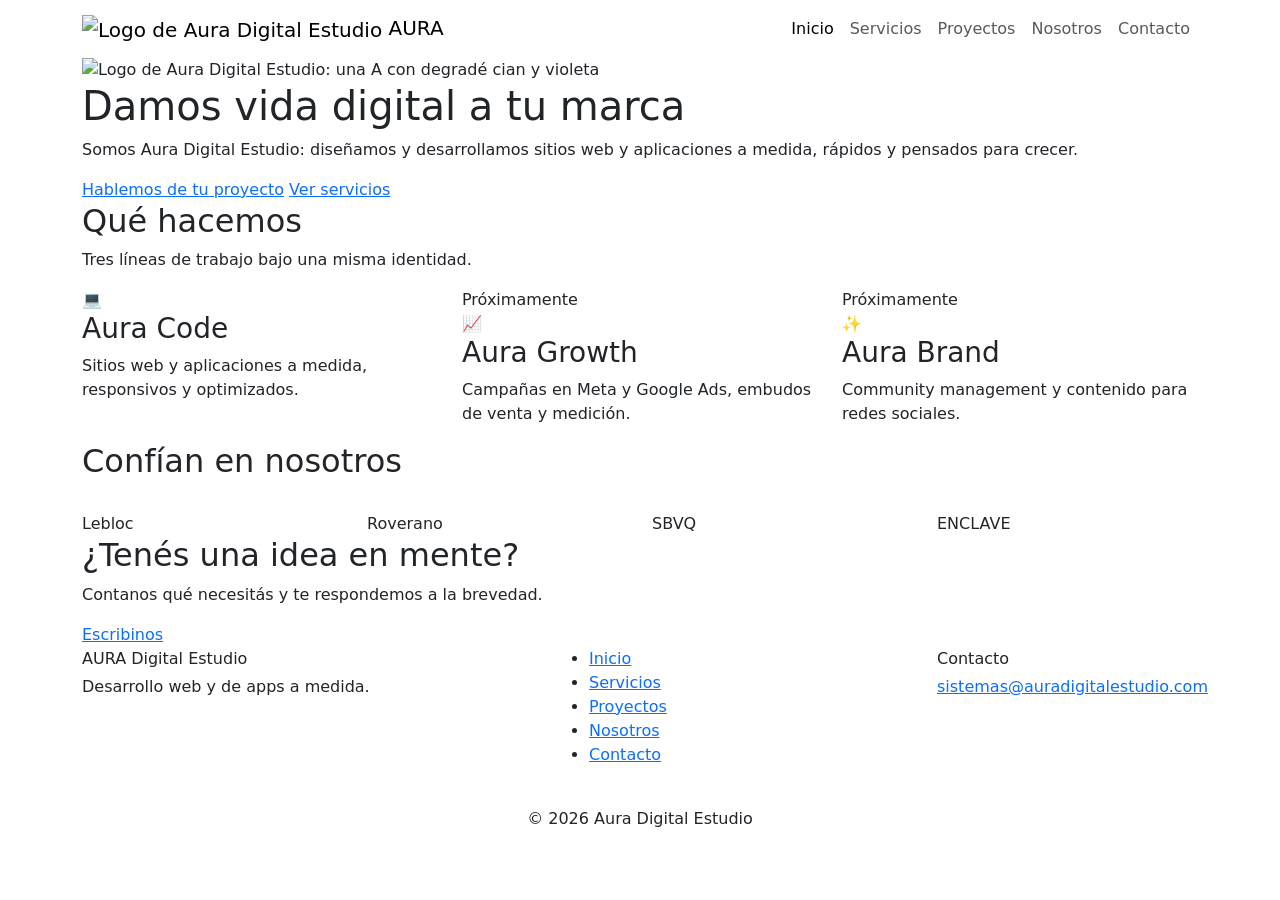
==== index.html @ eecd5e2a "Agrega 5 páginas HTML semánticas con navbar Bootstrap, AOS y README" ====
<!DOCTYPE html>
<html lang="es">
<head>
  <meta charset="UTF-8">
  <meta name="viewport" content="width=device-width, initial-scale=1.0">
  <title>Aura Digital Estudio | Desarrollo web y apps a medida</title>
  <meta name="description" content="Aura Digital Estudio: estudio digital boutique de desarrollo web y aplicaciones a medida.">
  <meta name="keywords" content="desarrollo web, aplicaciones, estudio digital, diseño web, Aura Digital Estudio">
  <link rel="icon" href="assets/img/logo-aura.svg" type="image/svg+xml">
  <link rel="preconnect" href="https://fonts.googleapis.com">
  <link href="https://fonts.googleapis.com/css2?family=Poppins:wght@400;500;600;700&display=swap" rel="stylesheet">
  <link href="https://cdn.jsdelivr.net/npm/bootstrap@5.3.3/dist/css/bootstrap.min.css" rel="stylesheet">
  <link href="https://unpkg.com/aos@2.3.4/dist/aos.css" rel="stylesheet">
  <link rel="stylesheet" href="styles/main.css">
</head>
<body>
  <header>
    <nav class="navbar navbar-expand-lg navbar-aura sticky-top" aria-label="Navegación principal">
      <div class="container">
        <a class="navbar-brand" href="index.html">
          <img src="assets/img/logo-aura.svg" alt="Logo de Aura Digital Estudio">
          <span>AURA</span>
        </a>
        <button class="navbar-toggler" type="button" data-bs-toggle="collapse" data-bs-target="#navAura" aria-controls="navAura" aria-expanded="false" aria-label="Abrir menú">
          <span class="navbar-toggler-icon"></span>
        </button>
        <div class="collapse navbar-collapse" id="navAura">
          <ul class="navbar-nav ms-auto">
          <li class="nav-item"><a class="nav-link active" aria-current="page" href="index.html">Inicio</a></li>
          <li class="nav-item"><a class="nav-link" href="pages/servicios.html">Servicios</a></li>
          <li class="nav-item"><a class="nav-link" href="pages/proyectos.html">Proyectos</a></li>
          <li class="nav-item"><a class="nav-link" href="pages/nosotros.html">Nosotros</a></li>
          <li class="nav-item"><a class="nav-link" href="pages/contacto.html">Contacto</a></li>
          </ul>
        </div>
      </div>
    </nav>
  </header>

  <main>
    <section class="hero">
      <div class="container">
        <img class="hero__logo anim-float anim-glow" src="assets/img/logo-aura.svg" alt="Logo de Aura Digital Estudio: una A con degradé cian y violeta">
        <h1 class="hero__title" data-aos="fade-up">Damos vida digital a <span class="text-gradient">tu marca</span></h1>
        <p class="hero__text" data-aos="fade-up" data-aos-delay="100">Somos Aura Digital Estudio: diseñamos y desarrollamos sitios web y aplicaciones a medida, rápidos y pensados para crecer.</p>
        <div class="hero__actions" data-aos="fade-up" data-aos-delay="200">
          <a class="btn-aura" href="pages/contacto.html">Hablemos de tu proyecto</a>
          <a class="btn-aura btn-aura--outline" href="pages/servicios.html">Ver servicios</a>
        </div>
      </div>
    </section>

    <section class="section section--alt">
      <div class="container">
        <h2 class="section__title" data-aos="fade-up">Qué hacemos</h2>
        <p class="section__lead">Tres líneas de trabajo bajo una misma identidad.</p>
        <div class="row g-4">
          <div class="col-12 col-md-6 col-lg-4" data-aos="fade-up" data-aos-delay="0">
            <article class="service-card">
              
              <div class="service-card__icon" aria-hidden="true">💻</div>
              <h3>Aura Code</h3>
              <p>Sitios web y aplicaciones a medida, responsivos y optimizados.</p>
            </article>
          </div>
          <div class="col-12 col-md-6 col-lg-4" data-aos="fade-up" data-aos-delay="100">
            <article class="service-card service-card--soon">
              <span class="badge-soon">Próximamente</span>
              <div class="service-card__icon" aria-hidden="true">📈</div>
              <h3>Aura Growth</h3>
              <p>Campañas en Meta y Google Ads, embudos de venta y medición.</p>
            </article>
          </div>
          <div class="col-12 col-md-6 col-lg-4" data-aos="fade-up" data-aos-delay="200">
            <article class="service-card service-card--soon">
              <span class="badge-soon">Próximamente</span>
              <div class="service-card__icon" aria-hidden="true">✨</div>
              <h3>Aura Brand</h3>
              <p>Community management y contenido para redes sociales.</p>
            </article>
          </div>
        </div>
      </div>
    </section>

    <section class="section">
      <div class="container">
        <h2 class="section__title" data-aos="fade-up">Confían en nosotros</h2>
        <div class="row g-4 mt-2">
          <div class="col-6 col-lg-3" data-aos="zoom-in" data-aos-delay="0"><div class="client-card">Lebloc</div></div>
          <div class="col-6 col-lg-3" data-aos="zoom-in" data-aos-delay="100"><div class="client-card">Roverano</div></div>
          <div class="col-6 col-lg-3" data-aos="zoom-in" data-aos-delay="200"><div class="client-card">SBVQ</div></div>
          <div class="col-6 col-lg-3" data-aos="zoom-in" data-aos-delay="300"><div class="client-card">ENCLAVE</div></div>
        </div>
      </div>
    </section>

    <section class="section section--alt">
      <div class="container">
        <div class="cta" data-aos="fade-up">
          <h2>¿Tenés una idea en mente?</h2>
          <p class="text-muted-aura">Contanos qué necesitás y te respondemos a la brevedad.</p>
          <a class="btn-aura" href="pages/contacto.html">Escribinos</a>
        </div>
      </div>
    </section>
  </main>

  <footer class="footer">
    <div class="container">
      <div class="row gy-4">
        <div class="col-12 col-md-5">
          <p class="footer__brand mb-1">AURA Digital Estudio</p>
          <p class="mb-0">Desarrollo web y de apps a medida.</p>
        </div>
        <nav class="col-6 col-md-4" aria-label="Enlaces del pie">
          <ul>
            <li><a href="index.html">Inicio</a></li>
            <li><a href="pages/servicios.html">Servicios</a></li>
            <li><a href="pages/proyectos.html">Proyectos</a></li>
            <li><a href="pages/nosotros.html">Nosotros</a></li>
            <li><a href="pages/contacto.html">Contacto</a></li>
          </ul>
        </nav>
        <div class="col-6 col-md-3">
          <p class="mb-1">Contacto</p>
          <a href="mailto:sistemas@auradigitalestudio.com">sistemas@auradigitalestudio.com</a>
        </div>
      </div>
      <p class="text-center mt-4 mb-0">&copy; 2026 Aura Digital Estudio</p>
    </div>
  </footer>

  <script src="https://cdn.jsdelivr.net/npm/bootstrap@5.3.3/dist/js/bootstrap.bundle.min.js"></script>
  <script src="https://unpkg.com/aos@2.3.4/dist/aos.js"></script>
  <script>AOS.init({ duration: 800, once: true });</script>
</body>
</html>
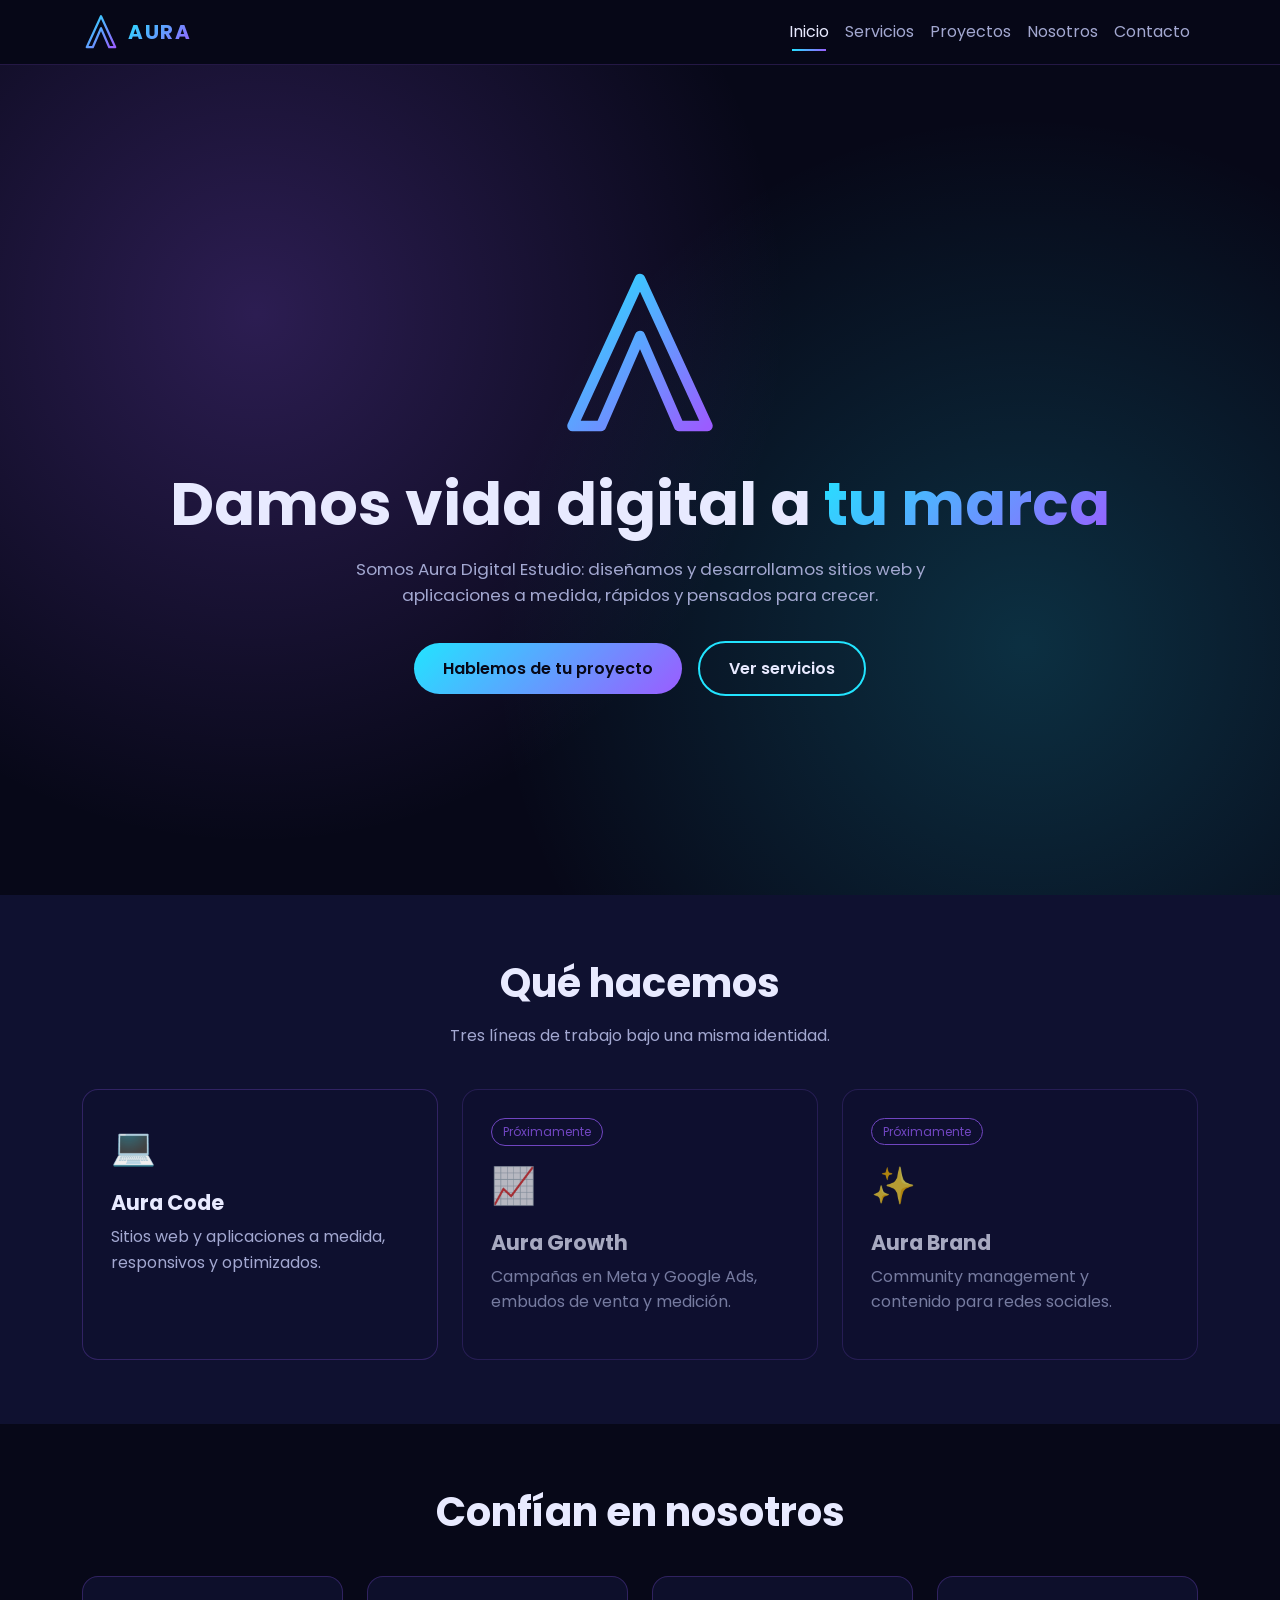
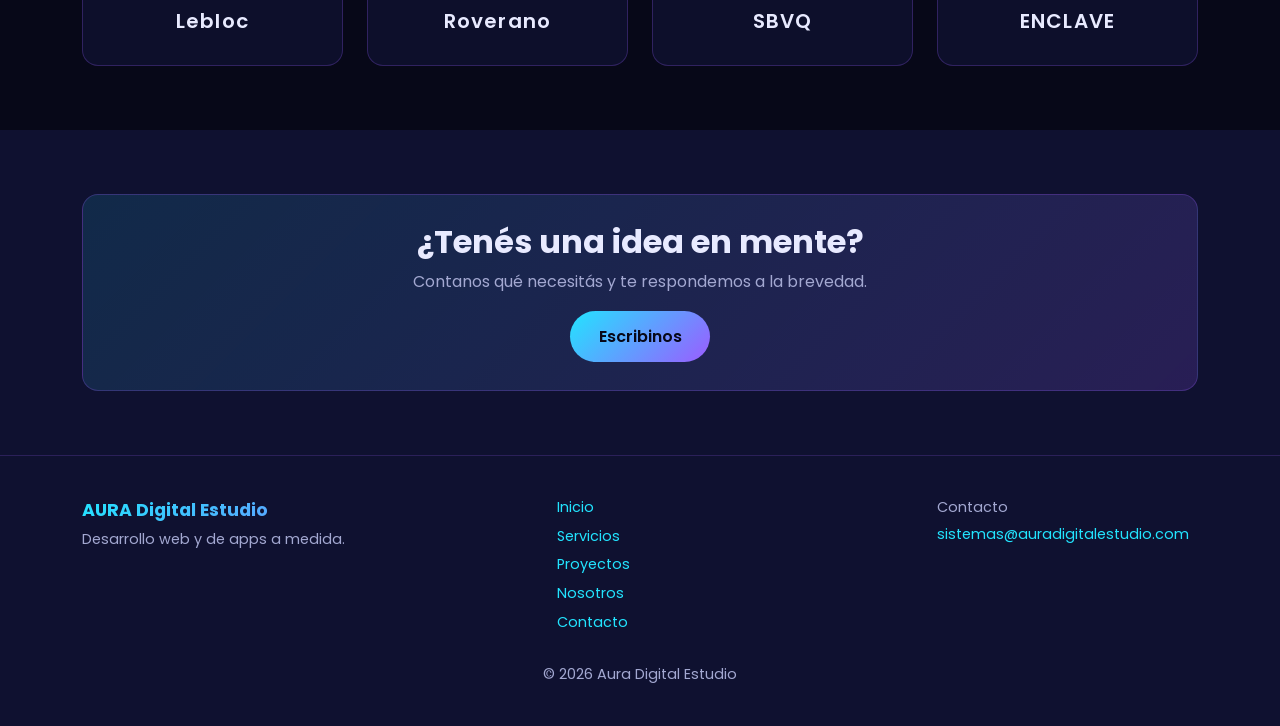
==== commit 8fb3a3f1: "Corrige navbar sticky, agrega Netlify Forms, SRI en CDNs y mejoras de accesibilidad" ====
--- a/index.html
+++ b/index.html
@@ -8,17 +8,18 @@
   <meta name="keywords" content="desarrollo web, aplicaciones, estudio digital, diseño web, Aura Digital Estudio">
   <link rel="icon" href="assets/img/logo-aura.svg" type="image/svg+xml">
   <link rel="preconnect" href="https://fonts.googleapis.com">
+  <link rel="preconnect" href="https://fonts.gstatic.com" crossorigin>
   <link href="https://fonts.googleapis.com/css2?family=Poppins:wght@400;500;600;700&display=swap" rel="stylesheet">
-  <link href="https://cdn.jsdelivr.net/npm/bootstrap@5.3.3/dist/css/bootstrap.min.css" rel="stylesheet">
-  <link href="https://unpkg.com/aos@2.3.4/dist/aos.css" rel="stylesheet">
+  <link href="https://cdn.jsdelivr.net/npm/bootstrap@5.3.3/dist/css/bootstrap.min.css" rel="stylesheet" integrity="sha384-QWTKZyjpPEjISv5WaRU9OFeRpok6YctnYmDr5pNlyT2bRjXh0JMhjY6hW+ALEwIH" crossorigin="anonymous">
+  <link href="https://unpkg.com/aos@2.3.4/dist/aos.css" rel="stylesheet" integrity="sha384-/rJKQnzOkEo+daG0jMjU1IwwY9unxt1NBw3Ef2fmOJ3PW/TfAg2KXVoWwMZQZtw9" crossorigin="anonymous">
   <link rel="stylesheet" href="styles/main.css">
 </head>
 <body>
-  <header>
-    <nav class="navbar navbar-expand-lg navbar-aura sticky-top" aria-label="Navegación principal">
+  <header class="sticky-top">
+    <nav class="navbar navbar-expand-lg navbar-aura" aria-label="Navegación principal">
       <div class="container">
         <a class="navbar-brand" href="index.html">
-          <img src="assets/img/logo-aura.svg" alt="Logo de Aura Digital Estudio">
+          <img src="assets/img/logo-aura.svg" alt="Logo de Aura Digital Estudio" width="38" height="38">
           <span>AURA</span>
         </a>
         <button class="navbar-toggler" type="button" data-bs-toggle="collapse" data-bs-target="#navAura" aria-controls="navAura" aria-expanded="false" aria-label="Abrir menú">
@@ -40,7 +41,7 @@
   <main>
     <section class="hero">
       <div class="container">
-        <img class="hero__logo anim-float anim-glow" src="assets/img/logo-aura.svg" alt="Logo de Aura Digital Estudio: una A con degradé cian y violeta">
+        <img class="hero__logo anim-float anim-glow" src="assets/img/logo-aura.svg" alt="Logo de Aura Digital Estudio: una A con degradé cian y violeta" width="180" height="180">
         <h1 class="hero__title" data-aos="fade-up">Damos vida digital a <span class="text-gradient">tu marca</span></h1>
         <p class="hero__text" data-aos="fade-up" data-aos-delay="100">Somos Aura Digital Estudio: diseñamos y desarrollamos sitios web y aplicaciones a medida, rápidos y pensados para crecer.</p>
         <div class="hero__actions" data-aos="fade-up" data-aos-delay="200">
@@ -131,8 +132,14 @@
     </div>
   </footer>
 
-  <script src="https://cdn.jsdelivr.net/npm/bootstrap@5.3.3/dist/js/bootstrap.bundle.min.js"></script>
-  <script src="https://unpkg.com/aos@2.3.4/dist/aos.js"></script>
-  <script>AOS.init({ duration: 800, once: true });</script>
+  <script src="https://cdn.jsdelivr.net/npm/bootstrap@5.3.3/dist/js/bootstrap.bundle.min.js" integrity="sha384-YvpcrYf0tY3lHB60NNkmXc5s9fDVZLESaAA55NDzOxhy9GkcIdslK1eN7N6jIeHz" crossorigin="anonymous"></script>
+  <script src="https://unpkg.com/aos@2.3.4/dist/aos.js" integrity="sha384-n1AULnKdMJlK1oQCLNDL9qZsDgXtH6jRYFCpBtWFc+a9Yve0KSoMn575rk755NJZ" crossorigin="anonymous"></script>
+  <script>
+    AOS.init({
+      duration: 800,
+      once: true,
+      disable: window.matchMedia('(prefers-reduced-motion: reduce)').matches
+    });
+  </script>
 </body>
 </html>
--- a/styles/main.css
+++ b/styles/main.css
@@ -0,0 +1,382 @@
+.cta, .steps .step, .contact-form, .service-card, .client-card, .value-card {
+  background: rgba(15, 17, 48, 0.85);
+  border: 1px solid rgba(155, 92, 255, 0.25);
+  border-radius: 16px;
+  padding: 1.75rem;
+  height: 100%;
+}
+
+.section {
+  padding: 4rem 0;
+}
+
+*, *::before, *::after {
+  box-sizing: border-box;
+}
+
+html {
+  scroll-behavior: smooth;
+  overflow-x: hidden;
+}
+
+main {
+  overflow-x: clip;
+}
+
+body {
+  margin: 0;
+  font-family: "Poppins", system-ui, sans-serif;
+  background: #070818;
+  color: #e8eaff;
+  line-height: 1.6;
+}
+
+img {
+  max-width: 100%;
+  height: auto;
+  display: block;
+}
+
+a {
+  color: #22e4ff;
+  text-decoration: none;
+  transition: color 0.3s ease;
+}
+a:hover {
+  color: #9b5cff;
+}
+
+h1, h2, h3 {
+  font-weight: 700;
+  line-height: 1.2;
+}
+
+.text-gradient {
+  background: linear-gradient(135deg, #22e4ff 0%, #9b5cff 100%);
+  -webkit-background-clip: text;
+  background-clip: text;
+  color: transparent;
+}
+
+.text-muted-aura {
+  color: #a3a8d1;
+}
+
+.section--alt {
+  background: #0f1130;
+}
+.section__title {
+  font-size: clamp(1.75rem, 4vw, 2.5rem);
+  margin-bottom: 1rem;
+  text-align: center;
+}
+.section__lead {
+  color: #a3a8d1;
+  text-align: center;
+  max-width: 640px;
+  margin: 0 auto 2.5rem;
+}
+
+@keyframes float {
+  0%, 100% {
+    transform: translateY(0);
+  }
+  50% {
+    transform: translateY(-14px);
+  }
+}
+@keyframes glow-pulse {
+  0%, 100% {
+    filter: drop-shadow(0 0 8px rgba(34, 228, 255, 0.6));
+  }
+  50% {
+    filter: drop-shadow(0 0 22px rgba(155, 92, 255, 0.9));
+  }
+}
+.anim-float {
+  animation: float 5s ease-in-out infinite;
+}
+
+.anim-glow {
+  animation: glow-pulse 4s ease-in-out infinite;
+}
+
+@media (prefers-reduced-motion: reduce) {
+  .anim-float, .anim-glow {
+    animation: none;
+  }
+}
+.navbar-aura {
+  background: rgba(7, 8, 24, 0.9);
+  backdrop-filter: blur(10px);
+  border-bottom: 1px solid rgba(155, 92, 255, 0.2);
+}
+.navbar-aura .navbar-brand {
+  display: flex;
+  flex-direction: row;
+  align-items: center;
+  justify-content: center;
+  gap: 0.5rem;
+  color: #e8eaff;
+  font-weight: 700;
+  letter-spacing: 0.08em;
+}
+.navbar-aura .navbar-brand img {
+  width: 38px;
+}
+.navbar-aura .navbar-brand span {
+  background: linear-gradient(135deg, #22e4ff 0%, #9b5cff 100%);
+  -webkit-background-clip: text;
+  background-clip: text;
+  color: transparent;
+}
+.navbar-aura .nav-link {
+  color: #a3a8d1;
+  position: relative;
+  transition: color 0.3s ease;
+}
+.navbar-aura .nav-link::after {
+  content: "";
+  position: absolute;
+  left: 50%;
+  bottom: 2px;
+  width: 0;
+  height: 2px;
+  background: linear-gradient(135deg, #22e4ff 0%, #9b5cff 100%);
+  transition: width 0.3s ease, left 0.3s ease;
+}
+.navbar-aura .nav-link:hover, .navbar-aura .nav-link.active {
+  color: #e8eaff;
+}
+.navbar-aura .nav-link:hover::after, .navbar-aura .nav-link.active::after {
+  width: 60%;
+  left: 20%;
+}
+.navbar-aura .navbar-toggler {
+  border-color: rgba(34, 228, 255, 0.5);
+}
+.navbar-aura .navbar-toggler:focus {
+  box-shadow: 0 0 6px rgba(34, 228, 255, 0.55), 0 0 12px rgba(34, 228, 255, 0.25);
+}
+.navbar-aura .navbar-toggler-icon {
+  filter: invert(1);
+}
+
+.footer {
+  background: #0f1130;
+  border-top: 1px solid rgba(155, 92, 255, 0.2);
+  padding: 2.5rem 0;
+  color: #a3a8d1;
+  font-size: 0.9rem;
+}
+.footer a {
+  overflow-wrap: anywhere;
+}
+.footer__brand {
+  background: linear-gradient(135deg, #22e4ff 0%, #9b5cff 100%);
+  -webkit-background-clip: text;
+  background-clip: text;
+  color: transparent;
+  font-weight: 700;
+  font-size: 1.1rem;
+}
+.footer ul {
+  list-style: none;
+  padding: 0;
+  margin: 0;
+}
+.footer ul li {
+  margin-bottom: 0.35rem;
+}
+
+.btn-aura {
+  display: inline-block;
+  padding: 0.8rem 1.8rem;
+  border-radius: 999px;
+  border: none;
+  font-weight: 600;
+  color: #070818;
+  background: linear-gradient(135deg, #22e4ff 0%, #9b5cff 100%);
+  transition: transform 0.3s ease, box-shadow 0.3s ease;
+}
+.btn-aura:hover {
+  color: #070818;
+  transform: translateY(-3px);
+  box-shadow: 0 0 14px rgba(34, 228, 255, 0.55), 0 0 28px rgba(34, 228, 255, 0.25);
+}
+.btn-aura--outline {
+  background: transparent;
+  color: #e8eaff;
+  border: 2px solid #22e4ff;
+}
+.btn-aura--outline:hover {
+  color: #e8eaff;
+  background: rgba(34, 228, 255, 0.1);
+}
+
+.service-card {
+  transition: transform 0.3s ease, border-color 0.3s ease;
+}
+.service-card__icon {
+  font-size: 2.25rem;
+  margin-bottom: 1rem;
+}
+.service-card h3 {
+  font-size: 1.3rem;
+}
+.service-card p {
+  color: #a3a8d1;
+}
+.service-card:hover {
+  transform: translateY(-6px);
+  border-color: #22e4ff;
+  box-shadow: 0 0 10px rgba(155, 92, 255, 0.55), 0 0 20px rgba(155, 92, 255, 0.25);
+}
+.service-card--soon {
+  opacity: 0.7;
+}
+.service-card--soon .badge-soon {
+  display: inline-block;
+  font-size: 0.75rem;
+  padding: 0.2rem 0.7rem;
+  border-radius: 999px;
+  border: 1px solid #9b5cff;
+  color: #9b5cff;
+  margin-bottom: 0.75rem;
+}
+
+.client-card {
+  display: flex;
+  flex-direction: column;
+  align-items: center;
+  justify-content: center;
+  gap: 0.5rem;
+  text-align: center;
+  font-size: 1.25rem;
+  font-weight: 600;
+  letter-spacing: 0.06em;
+  transition: border-color 0.3s ease;
+}
+.client-card:hover {
+  border-color: #22e4ff;
+}
+
+.value-card {
+  overflow-wrap: anywhere;
+}
+.value-card h3 {
+  font-size: 1.15rem;
+  color: #22e4ff;
+}
+.value-card p {
+  color: #a3a8d1;
+  margin: 0;
+}
+
+.contact-form label {
+  color: #e8eaff;
+  font-weight: 500;
+}
+.contact-form .form-control, .contact-form .form-select {
+  background: rgba(7, 8, 24, 0.8);
+  border: 1px solid rgba(155, 92, 255, 0.35);
+  color: #e8eaff;
+  border-radius: 10px;
+  transition: border-color 0.3s ease, box-shadow 0.3s ease;
+}
+.contact-form .form-control::placeholder, .contact-form .form-select::placeholder {
+  color: rgba(163, 168, 209, 0.7);
+}
+.contact-form .form-control:focus, .contact-form .form-select:focus {
+  border-color: #22e4ff;
+  background: rgba(7, 8, 24, 0.9);
+  color: #e8eaff;
+  box-shadow: 0 0 6px rgba(34, 228, 255, 0.55), 0 0 12px rgba(34, 228, 255, 0.25);
+}
+.contact-form .form-select option {
+  background: #070818;
+}
+
+.hero {
+  min-height: calc(100vh - 70px);
+  min-height: calc(100svh - 70px);
+  display: flex;
+  flex-direction: column;
+  align-items: center;
+  justify-content: center;
+  gap: 1rem;
+  text-align: center;
+  padding: 3rem 0;
+  background: radial-gradient(circle at 20% 30%, rgba(155, 92, 255, 0.25), transparent 45%), radial-gradient(circle at 80% 70%, rgba(34, 228, 255, 0.18), transparent 45%), #070818;
+}
+.hero__logo {
+  width: 140px;
+  margin: 0 auto 1.5rem;
+}
+@media (min-width: 768px) {
+  .hero__logo {
+    width: 180px;
+  }
+}
+.hero__title {
+  font-size: clamp(2rem, 6vw, 3.75rem);
+  margin-bottom: 1rem;
+}
+.hero__text {
+  color: #a3a8d1;
+  max-width: 620px;
+  margin: 0 auto 2rem;
+  font-size: 1.05rem;
+}
+.hero__actions {
+  display: flex;
+  flex-direction: row;
+  align-items: center;
+  justify-content: center;
+  gap: 1rem;
+  flex-wrap: wrap;
+}
+
+.page-hero {
+  padding: 4rem 0 2.5rem;
+  text-align: center;
+  background: radial-gradient(circle at 50% 0%, rgba(155, 92, 255, 0.25), transparent 60%), #070818;
+}
+.page-hero h1 {
+  font-size: clamp(2rem, 5vw, 3rem);
+}
+.page-hero p {
+  color: #a3a8d1;
+  max-width: 620px;
+  margin: 0 auto;
+}
+
+.cta {
+  text-align: center;
+  background: linear-gradient(135deg, rgba(34, 228, 255, 0.12), rgba(155, 92, 255, 0.18));
+}
+
+.steps {
+  counter-reset: step;
+}
+.steps .step {
+  position: relative;
+  padding-top: 3rem;
+}
+.steps .step::before {
+  counter-increment: step;
+  content: "0" counter(step);
+  position: absolute;
+  top: 1rem;
+  left: 1.75rem;
+  font-weight: 700;
+  background: linear-gradient(135deg, #22e4ff 0%, #9b5cff 100%);
+  -webkit-background-clip: text;
+  background-clip: text;
+  color: transparent;
+  font-size: 1.5rem;
+}
+.steps .step p {
+  color: #a3a8d1;
+  margin: 0;
+}
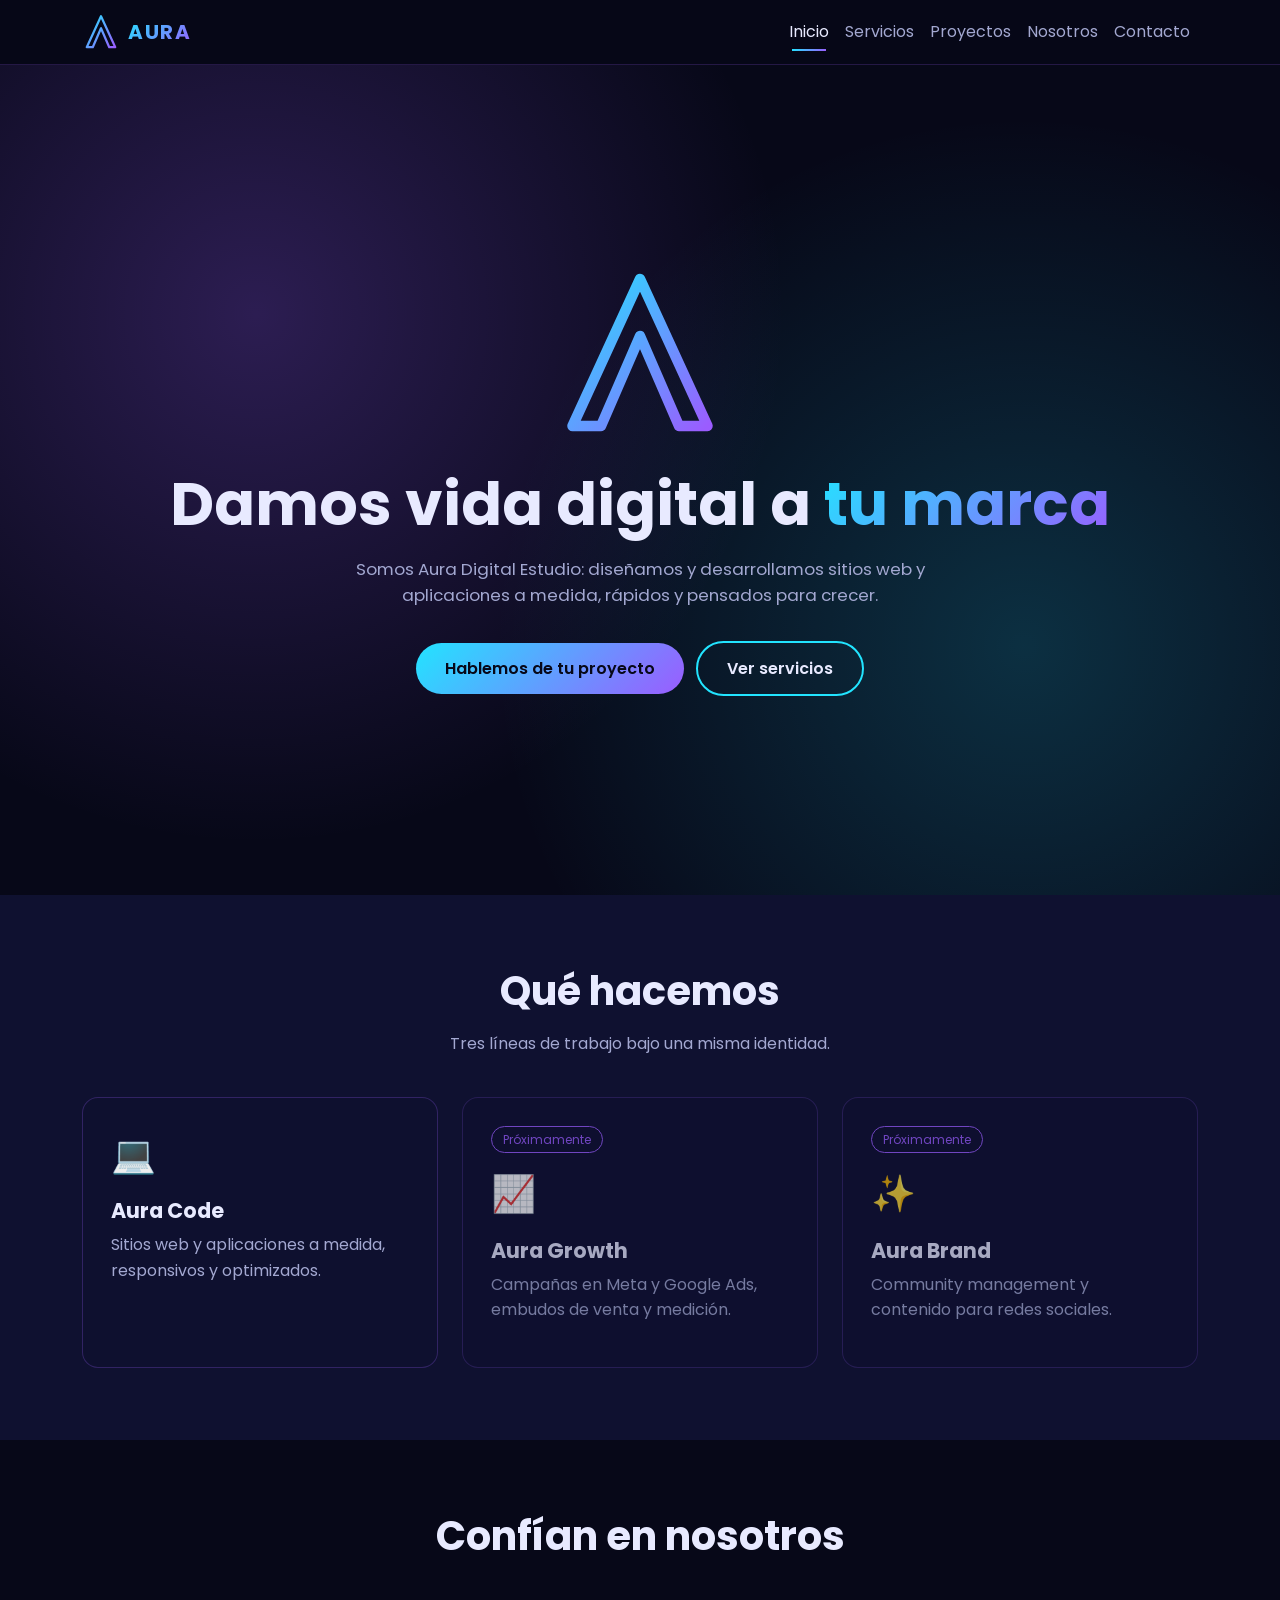
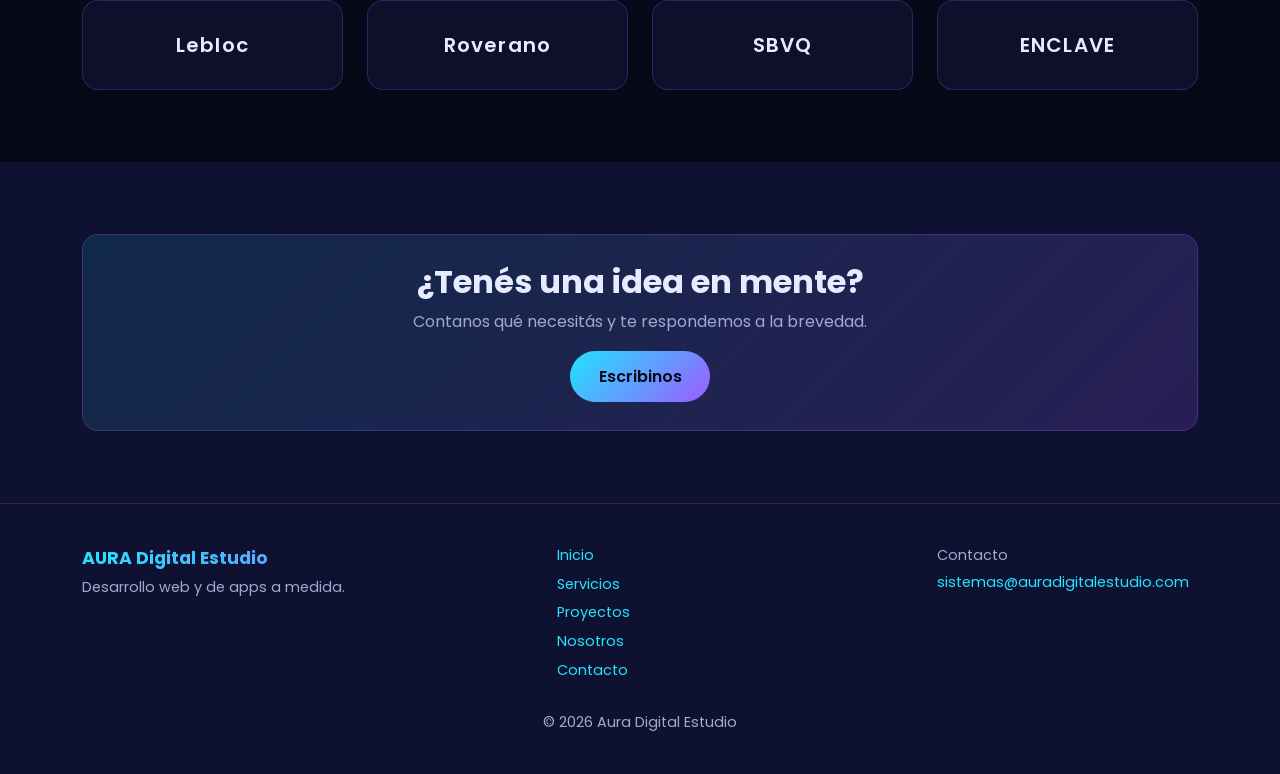
==== commit 3db0825a: "Mejora indentación y agrega media queries responsive con mixins" ====
--- a/index.html
+++ b/index.html
@@ -1,145 +1,211 @@
-<!DOCTYPE html>
+<!doctype html>
 <html lang="es">
-<head>
-  <meta charset="UTF-8">
-  <meta name="viewport" content="width=device-width, initial-scale=1.0">
-  <title>Aura Digital Estudio | Desarrollo web y apps a medida</title>
-  <meta name="description" content="Aura Digital Estudio: estudio digital boutique de desarrollo web y aplicaciones a medida.">
-  <meta name="keywords" content="desarrollo web, aplicaciones, estudio digital, diseño web, Aura Digital Estudio">
-  <link rel="icon" href="assets/img/logo-aura.svg" type="image/svg+xml">
-  <link rel="preconnect" href="https://fonts.googleapis.com">
-  <link rel="preconnect" href="https://fonts.gstatic.com" crossorigin>
-  <link href="https://fonts.googleapis.com/css2?family=Poppins:wght@400;500;600;700&display=swap" rel="stylesheet">
-  <link href="https://cdn.jsdelivr.net/npm/bootstrap@5.3.3/dist/css/bootstrap.min.css" rel="stylesheet" integrity="sha384-QWTKZyjpPEjISv5WaRU9OFeRpok6YctnYmDr5pNlyT2bRjXh0JMhjY6hW+ALEwIH" crossorigin="anonymous">
-  <link href="https://unpkg.com/aos@2.3.4/dist/aos.css" rel="stylesheet" integrity="sha384-/rJKQnzOkEo+daG0jMjU1IwwY9unxt1NBw3Ef2fmOJ3PW/TfAg2KXVoWwMZQZtw9" crossorigin="anonymous">
-  <link rel="stylesheet" href="styles/main.css">
-</head>
-<body>
-  <header class="sticky-top">
-    <nav class="navbar navbar-expand-lg navbar-aura" aria-label="Navegación principal">
+  <head>
+    <meta charset="UTF-8" />
+    <meta name="viewport" content="width=device-width, initial-scale=1.0" />
+    <title>Aura Digital Estudio | Desarrollo web y apps a medida</title>
+    <meta
+      name="description"
+      content="Aura Digital Estudio: estudio digital boutique de desarrollo web y aplicaciones a medida."
+    />
+    <meta name="keywords" content="desarrollo web, aplicaciones, estudio digital, diseño web, Aura Digital Estudio" />
+    <link rel="canonical" href="https://aura-digital-estudio.netlify.app/" />
+    <link rel="icon" href="assets/img/logo-aura.svg" type="image/svg+xml" />
+    <link rel="apple-touch-icon" href="assets/img/apple-touch-icon.png" />
+    <meta name="theme-color" content="#070818" />
+    <!-- Open Graph / redes sociales -->
+    <meta property="og:type" content="website" />
+    <meta property="og:locale" content="es_AR" />
+    <meta property="og:site_name" content="Aura Digital Estudio" />
+    <meta property="og:title" content="Aura Digital Estudio | Desarrollo web y apps a medida" />
+    <meta
+      property="og:description"
+      content="Aura Digital Estudio: estudio digital boutique de desarrollo web y aplicaciones a medida."
+    />
+    <meta property="og:url" content="https://aura-digital-estudio.netlify.app/" />
+    <meta property="og:image" content="https://aura-digital-estudio.netlify.app/assets/img/og-aura.jpg" />
+    <meta property="og:image:width" content="1200" />
+    <meta property="og:image:height" content="630" />
+    <meta property="og:image:alt" content="Logo de Aura Digital Estudio sobre fondo oscuro" />
+    <meta name="twitter:card" content="summary_large_image" />
+    <link rel="preconnect" href="https://fonts.googleapis.com" />
+    <link rel="preconnect" href="https://fonts.gstatic.com" crossorigin />
+    <link href="https://fonts.googleapis.com/css2?family=Poppins:wght@400;500;600;700&display=swap" rel="stylesheet" />
+    <link
+      href="https://cdn.jsdelivr.net/npm/bootstrap@5.3.3/dist/css/bootstrap.min.css"
+      rel="stylesheet"
+      integrity="sha384-QWTKZyjpPEjISv5WaRU9OFeRpok6YctnYmDr5pNlyT2bRjXh0JMhjY6hW+ALEwIH"
+      crossorigin="anonymous"
+    />
+    <link
+      href="https://unpkg.com/aos@2.3.4/dist/aos.css"
+      rel="stylesheet"
+      integrity="sha384-/rJKQnzOkEo+daG0jMjU1IwwY9unxt1NBw3Ef2fmOJ3PW/TfAg2KXVoWwMZQZtw9"
+      crossorigin="anonymous"
+    />
+    <link rel="stylesheet" href="styles/style.css" />
+  </head>
+  <body>
+    <header class="sticky-top">
+      <nav class="navbar navbar-expand-lg navbar-aura" aria-label="Navegación principal">
+        <div class="container">
+          <a class="navbar-brand" href="index.html">
+            <img src="assets/img/logo-aura.svg" alt="Logo de Aura Digital Estudio" width="38" height="38" />
+            <span>AURA</span>
+          </a>
+          <button
+            class="navbar-toggler"
+            type="button"
+            data-bs-toggle="collapse"
+            data-bs-target="#navAura"
+            aria-controls="navAura"
+            aria-expanded="false"
+            aria-label="Abrir menú"
+          >
+            <span class="navbar-toggler-icon"></span>
+          </button>
+          <div class="collapse navbar-collapse" id="navAura">
+            <ul class="navbar-nav ms-auto">
+              <li class="nav-item"><a class="nav-link active" aria-current="page" href="index.html">Inicio</a></li>
+              <li class="nav-item"><a class="nav-link" href="pages/servicios.html">Servicios</a></li>
+              <li class="nav-item"><a class="nav-link" href="pages/proyectos.html">Proyectos</a></li>
+              <li class="nav-item"><a class="nav-link" href="pages/nosotros.html">Nosotros</a></li>
+              <li class="nav-item"><a class="nav-link" href="pages/contacto.html">Contacto</a></li>
+            </ul>
+          </div>
+        </div>
+      </nav>
+    </header>
+
+    <main>
+      <section class="hero">
+        <div class="container">
+          <img
+            class="hero__logo anim-float anim-glow"
+            src="assets/img/logo-aura.svg"
+            alt="Logo de Aura Digital Estudio: una A con degradé cian y violeta"
+            width="180"
+            height="180"
+          />
+          <h1 class="hero__title" data-aos="fade-up">
+            Damos vida digital a
+            <span class="text-gradient">tu marca</span>
+          </h1>
+          <p class="hero__text" data-aos="fade-up" data-aos-delay="100">
+            Somos Aura Digital Estudio: diseñamos y desarrollamos sitios web y aplicaciones a medida, rápidos y pensados
+            para crecer.
+          </p>
+          <div class="hero__actions" data-aos="fade-up" data-aos-delay="200">
+            <a class="btn-aura" href="pages/contacto.html">Hablemos de tu proyecto</a>
+            <a class="btn-aura btn-aura--outline" href="pages/servicios.html">Ver servicios</a>
+          </div>
+        </div>
+      </section>
+
+      <section class="section section--alt">
+        <div class="container">
+          <h2 class="section__title" data-aos="fade-up">Qué hacemos</h2>
+          <p class="section__lead">Tres líneas de trabajo bajo una misma identidad.</p>
+          <div class="row g-4">
+            <div class="col-12 col-md-6 col-lg-4" data-aos="fade-up" data-aos-delay="0">
+              <article class="service-card">
+                <div class="service-card__icon" aria-hidden="true">💻</div>
+                <h3>Aura Code</h3>
+                <p>Sitios web y aplicaciones a medida, responsivos y optimizados.</p>
+              </article>
+            </div>
+            <div class="col-12 col-md-6 col-lg-4" data-aos="fade-up" data-aos-delay="100">
+              <article class="service-card service-card--soon">
+                <span class="badge-soon">Próximamente</span>
+                <div class="service-card__icon" aria-hidden="true">📈</div>
+                <h3>Aura Growth</h3>
+                <p>Campañas en Meta y Google Ads, embudos de venta y medición.</p>
+              </article>
+            </div>
+            <div class="col-12 col-md-6 col-lg-4" data-aos="fade-up" data-aos-delay="200">
+              <article class="service-card service-card--soon">
+                <span class="badge-soon">Próximamente</span>
+                <div class="service-card__icon" aria-hidden="true">✨</div>
+                <h3>Aura Brand</h3>
+                <p>Community management y contenido para redes sociales.</p>
+              </article>
+            </div>
+          </div>
+        </div>
+      </section>
+
+      <section class="section">
+        <div class="container">
+          <h2 class="section__title" data-aos="fade-up">Confían en nosotros</h2>
+          <div class="row g-4 mt-2">
+            <div class="col-6 col-lg-3" data-aos="zoom-in" data-aos-delay="0">
+              <div class="client-card">Lebloc</div>
+            </div>
+            <div class="col-6 col-lg-3" data-aos="zoom-in" data-aos-delay="100">
+              <div class="client-card">Roverano</div>
+            </div>
+            <div class="col-6 col-lg-3" data-aos="zoom-in" data-aos-delay="200">
+              <div class="client-card">SBVQ</div>
+            </div>
+            <div class="col-6 col-lg-3" data-aos="zoom-in" data-aos-delay="300">
+              <div class="client-card">ENCLAVE</div>
+            </div>
+          </div>
+        </div>
+      </section>
+
+      <section class="section section--alt">
+        <div class="container">
+          <div class="cta" data-aos="fade-up">
+            <h2>¿Tenés una idea en mente?</h2>
+            <p class="text-muted-aura">Contanos qué necesitás y te respondemos a la brevedad.</p>
+            <a class="btn-aura" href="pages/contacto.html">Escribinos</a>
+          </div>
+        </div>
+      </section>
+    </main>
+
+    <footer class="footer">
       <div class="container">
-        <a class="navbar-brand" href="index.html">
-          <img src="assets/img/logo-aura.svg" alt="Logo de Aura Digital Estudio" width="38" height="38">
-          <span>AURA</span>
-        </a>
-        <button class="navbar-toggler" type="button" data-bs-toggle="collapse" data-bs-target="#navAura" aria-controls="navAura" aria-expanded="false" aria-label="Abrir menú">
-          <span class="navbar-toggler-icon"></span>
-        </button>
-        <div class="collapse navbar-collapse" id="navAura">
-          <ul class="navbar-nav ms-auto">
-          <li class="nav-item"><a class="nav-link active" aria-current="page" href="index.html">Inicio</a></li>
-          <li class="nav-item"><a class="nav-link" href="pages/servicios.html">Servicios</a></li>
-          <li class="nav-item"><a class="nav-link" href="pages/proyectos.html">Proyectos</a></li>
-          <li class="nav-item"><a class="nav-link" href="pages/nosotros.html">Nosotros</a></li>
-          <li class="nav-item"><a class="nav-link" href="pages/contacto.html">Contacto</a></li>
-          </ul>
-        </div>
+        <div class="row gy-4">
+          <div class="col-12 col-md-5">
+            <p class="footer__brand mb-1">AURA Digital Estudio</p>
+            <p class="mb-0">Desarrollo web y de apps a medida.</p>
+          </div>
+          <nav class="col-6 col-md-4" aria-label="Enlaces del pie">
+            <ul>
+              <li><a href="index.html">Inicio</a></li>
+              <li><a href="pages/servicios.html">Servicios</a></li>
+              <li><a href="pages/proyectos.html">Proyectos</a></li>
+              <li><a href="pages/nosotros.html">Nosotros</a></li>
+              <li><a href="pages/contacto.html">Contacto</a></li>
+            </ul>
+          </nav>
+          <div class="col-6 col-md-3">
+            <p class="mb-1">Contacto</p>
+            <a href="mailto:sistemas@auradigitalestudio.com">sistemas@auradigitalestudio.com</a>
+          </div>
+        </div>
+        <p class="text-center mt-4 mb-0">&copy; 2026 Aura Digital Estudio</p>
       </div>
-    </nav>
-  </header>
-
-  <main>
-    <section class="hero">
-      <div class="container">
-        <img class="hero__logo anim-float anim-glow" src="assets/img/logo-aura.svg" alt="Logo de Aura Digital Estudio: una A con degradé cian y violeta" width="180" height="180">
-        <h1 class="hero__title" data-aos="fade-up">Damos vida digital a <span class="text-gradient">tu marca</span></h1>
-        <p class="hero__text" data-aos="fade-up" data-aos-delay="100">Somos Aura Digital Estudio: diseñamos y desarrollamos sitios web y aplicaciones a medida, rápidos y pensados para crecer.</p>
-        <div class="hero__actions" data-aos="fade-up" data-aos-delay="200">
-          <a class="btn-aura" href="pages/contacto.html">Hablemos de tu proyecto</a>
-          <a class="btn-aura btn-aura--outline" href="pages/servicios.html">Ver servicios</a>
-        </div>
-      </div>
-    </section>
-
-    <section class="section section--alt">
-      <div class="container">
-        <h2 class="section__title" data-aos="fade-up">Qué hacemos</h2>
-        <p class="section__lead">Tres líneas de trabajo bajo una misma identidad.</p>
-        <div class="row g-4">
-          <div class="col-12 col-md-6 col-lg-4" data-aos="fade-up" data-aos-delay="0">
-            <article class="service-card">
-              
-              <div class="service-card__icon" aria-hidden="true">💻</div>
-              <h3>Aura Code</h3>
-              <p>Sitios web y aplicaciones a medida, responsivos y optimizados.</p>
-            </article>
-          </div>
-          <div class="col-12 col-md-6 col-lg-4" data-aos="fade-up" data-aos-delay="100">
-            <article class="service-card service-card--soon">
-              <span class="badge-soon">Próximamente</span>
-              <div class="service-card__icon" aria-hidden="true">📈</div>
-              <h3>Aura Growth</h3>
-              <p>Campañas en Meta y Google Ads, embudos de venta y medición.</p>
-            </article>
-          </div>
-          <div class="col-12 col-md-6 col-lg-4" data-aos="fade-up" data-aos-delay="200">
-            <article class="service-card service-card--soon">
-              <span class="badge-soon">Próximamente</span>
-              <div class="service-card__icon" aria-hidden="true">✨</div>
-              <h3>Aura Brand</h3>
-              <p>Community management y contenido para redes sociales.</p>
-            </article>
-          </div>
-        </div>
-      </div>
-    </section>
-
-    <section class="section">
-      <div class="container">
-        <h2 class="section__title" data-aos="fade-up">Confían en nosotros</h2>
-        <div class="row g-4 mt-2">
-          <div class="col-6 col-lg-3" data-aos="zoom-in" data-aos-delay="0"><div class="client-card">Lebloc</div></div>
-          <div class="col-6 col-lg-3" data-aos="zoom-in" data-aos-delay="100"><div class="client-card">Roverano</div></div>
-          <div class="col-6 col-lg-3" data-aos="zoom-in" data-aos-delay="200"><div class="client-card">SBVQ</div></div>
-          <div class="col-6 col-lg-3" data-aos="zoom-in" data-aos-delay="300"><div class="client-card">ENCLAVE</div></div>
-        </div>
-      </div>
-    </section>
-
-    <section class="section section--alt">
-      <div class="container">
-        <div class="cta" data-aos="fade-up">
-          <h2>¿Tenés una idea en mente?</h2>
-          <p class="text-muted-aura">Contanos qué necesitás y te respondemos a la brevedad.</p>
-          <a class="btn-aura" href="pages/contacto.html">Escribinos</a>
-        </div>
-      </div>
-    </section>
-  </main>
-
-  <footer class="footer">
-    <div class="container">
-      <div class="row gy-4">
-        <div class="col-12 col-md-5">
-          <p class="footer__brand mb-1">AURA Digital Estudio</p>
-          <p class="mb-0">Desarrollo web y de apps a medida.</p>
-        </div>
-        <nav class="col-6 col-md-4" aria-label="Enlaces del pie">
-          <ul>
-            <li><a href="index.html">Inicio</a></li>
-            <li><a href="pages/servicios.html">Servicios</a></li>
-            <li><a href="pages/proyectos.html">Proyectos</a></li>
-            <li><a href="pages/nosotros.html">Nosotros</a></li>
-            <li><a href="pages/contacto.html">Contacto</a></li>
-          </ul>
-        </nav>
-        <div class="col-6 col-md-3">
-          <p class="mb-1">Contacto</p>
-          <a href="mailto:sistemas@auradigitalestudio.com">sistemas@auradigitalestudio.com</a>
-        </div>
-      </div>
-      <p class="text-center mt-4 mb-0">&copy; 2026 Aura Digital Estudio</p>
-    </div>
-  </footer>
-
-  <script src="https://cdn.jsdelivr.net/npm/bootstrap@5.3.3/dist/js/bootstrap.bundle.min.js" integrity="sha384-YvpcrYf0tY3lHB60NNkmXc5s9fDVZLESaAA55NDzOxhy9GkcIdslK1eN7N6jIeHz" crossorigin="anonymous"></script>
-  <script src="https://unpkg.com/aos@2.3.4/dist/aos.js" integrity="sha384-n1AULnKdMJlK1oQCLNDL9qZsDgXtH6jRYFCpBtWFc+a9Yve0KSoMn575rk755NJZ" crossorigin="anonymous"></script>
-  <script>
-    AOS.init({
-      duration: 800,
-      once: true,
-      disable: window.matchMedia('(prefers-reduced-motion: reduce)').matches
-    });
-  </script>
-</body>
+    </footer>
+
+    <script
+      src="https://cdn.jsdelivr.net/npm/bootstrap@5.3.3/dist/js/bootstrap.bundle.min.js"
+      integrity="sha384-YvpcrYf0tY3lHB60NNkmXc5s9fDVZLESaAA55NDzOxhy9GkcIdslK1eN7N6jIeHz"
+      crossorigin="anonymous"
+    ></script>
+    <script
+      src="https://unpkg.com/aos@2.3.4/dist/aos.js"
+      integrity="sha384-n1AULnKdMJlK1oQCLNDL9qZsDgXtH6jRYFCpBtWFc+a9Yve0KSoMn575rk755NJZ"
+      crossorigin="anonymous"
+    ></script>
+    <script>
+      AOS.init({
+        duration: 800,
+        once: true,
+        disable: window.matchMedia("(prefers-reduced-motion: reduce)").matches,
+      });
+    </script>
+  </body>
 </html>
--- a/styles/style.css
+++ b/styles/style.css
@@ -0,0 +1,445 @@
+.cta, .steps .step, .contact-form, .service-card, .client-card, .value-card {
+  background: rgba(15, 17, 48, 0.85);
+  border: 1px solid rgba(155, 92, 255, 0.25);
+  border-radius: 16px;
+  padding: 1.25rem;
+  height: 100%;
+}
+@media (min-width: 768px) {
+  .cta, .steps .step, .contact-form, .service-card, .client-card, .value-card {
+    padding: 1.75rem;
+  }
+}
+
+.section {
+  padding: 2.5rem 0;
+}
+@media (min-width: 768px) {
+  .section {
+    padding: 3.5rem 0;
+  }
+}
+@media (min-width: 992px) {
+  .section {
+    padding: 4.5rem 0;
+  }
+}
+
+*,
+*::before,
+*::after {
+  box-sizing: border-box;
+}
+
+html {
+  scroll-behavior: smooth;
+  overflow-x: hidden;
+}
+
+main {
+  overflow-x: clip;
+}
+
+body {
+  margin: 0;
+  font-family: "Poppins", system-ui, sans-serif;
+  background: #070818;
+  color: #e8eaff;
+  line-height: 1.6;
+}
+
+img {
+  max-width: 100%;
+  height: auto;
+  display: block;
+}
+
+a {
+  color: #22e4ff;
+  text-decoration: none;
+  transition: color 0.3s ease;
+}
+a:hover {
+  color: #9b5cff;
+}
+
+h1,
+h2,
+h3 {
+  font-weight: 700;
+  line-height: 1.2;
+}
+
+.text-gradient {
+  background: linear-gradient(135deg, #22e4ff 0%, #9b5cff 100%);
+  -webkit-background-clip: text;
+  background-clip: text;
+  color: transparent;
+}
+
+.text-muted-aura {
+  color: #a3a8d1;
+}
+
+.section--alt {
+  background: #0f1130;
+}
+.section__title {
+  font-size: clamp(1.75rem, 4vw, 2.5rem);
+  margin-bottom: 1rem;
+  text-align: center;
+}
+.section__lead {
+  color: #a3a8d1;
+  text-align: center;
+  max-width: 640px;
+  margin: 0 auto 2.5rem;
+}
+
+@keyframes float {
+  0%, 100% {
+    transform: translateY(0);
+  }
+  50% {
+    transform: translateY(-14px);
+  }
+}
+@keyframes glow-pulse {
+  0%, 100% {
+    filter: drop-shadow(0 0 8px rgba(34, 228, 255, 0.6));
+  }
+  50% {
+    filter: drop-shadow(0 0 22px rgba(155, 92, 255, 0.9));
+  }
+}
+.anim-float {
+  animation: float 5s ease-in-out infinite;
+}
+
+.anim-glow {
+  animation: glow-pulse 4s ease-in-out infinite;
+}
+
+@media (prefers-reduced-motion: reduce) {
+  .anim-float,
+  .anim-glow {
+    animation: none;
+  }
+}
+.navbar-aura {
+  background: rgba(7, 8, 24, 0.9);
+  backdrop-filter: blur(10px);
+  border-bottom: 1px solid rgba(155, 92, 255, 0.2);
+}
+.navbar-aura .navbar-brand {
+  display: flex;
+  flex-direction: row;
+  align-items: center;
+  justify-content: center;
+  gap: 0.5rem;
+  color: #e8eaff;
+  font-weight: 700;
+  letter-spacing: 0.08em;
+}
+.navbar-aura .navbar-brand img {
+  width: 38px;
+}
+.navbar-aura .navbar-brand span {
+  background: linear-gradient(135deg, #22e4ff 0%, #9b5cff 100%);
+  -webkit-background-clip: text;
+  background-clip: text;
+  color: transparent;
+}
+.navbar-aura .navbar-collapse {
+  text-align: center;
+  padding: 1rem 0;
+}
+@media (min-width: 992px) {
+  .navbar-aura .navbar-collapse {
+    text-align: left;
+    padding: 0;
+  }
+}
+.navbar-aura .nav-link {
+  color: #a3a8d1;
+  position: relative;
+  padding: 0.6rem 0;
+  transition: color 0.3s ease;
+}
+@media (min-width: 992px) {
+  .navbar-aura .nav-link {
+    padding: 0.5rem 0.9rem;
+  }
+}
+.navbar-aura .nav-link::after {
+  content: "";
+  position: absolute;
+  left: 50%;
+  bottom: 2px;
+  width: 0;
+  height: 2px;
+  background: linear-gradient(135deg, #22e4ff 0%, #9b5cff 100%);
+  transition: width 0.3s ease, left 0.3s ease;
+}
+.navbar-aura .nav-link:hover, .navbar-aura .nav-link.active {
+  color: #e8eaff;
+}
+.navbar-aura .nav-link:hover::after, .navbar-aura .nav-link.active::after {
+  width: 60%;
+  left: 20%;
+}
+.navbar-aura .navbar-toggler {
+  border-color: rgba(34, 228, 255, 0.5);
+}
+.navbar-aura .navbar-toggler:focus {
+  box-shadow: 0 0 6px rgba(34, 228, 255, 0.55), 0 0 12px rgba(34, 228, 255, 0.25);
+}
+.navbar-aura .navbar-toggler-icon {
+  filter: invert(1);
+}
+
+.footer {
+  background: #0f1130;
+  border-top: 1px solid rgba(155, 92, 255, 0.2);
+  padding: 2.5rem 0;
+  color: #a3a8d1;
+  font-size: 0.9rem;
+  text-align: center;
+}
+@media (min-width: 768px) {
+  .footer {
+    text-align: left;
+  }
+}
+.footer a {
+  overflow-wrap: anywhere;
+}
+.footer__brand {
+  background: linear-gradient(135deg, #22e4ff 0%, #9b5cff 100%);
+  -webkit-background-clip: text;
+  background-clip: text;
+  color: transparent;
+  font-weight: 700;
+  font-size: 1.1rem;
+}
+.footer ul {
+  list-style: none;
+  padding: 0;
+  margin: 0;
+}
+.footer ul li {
+  margin-bottom: 0.35rem;
+}
+
+.btn-aura {
+  display: inline-block;
+  padding: 0.8rem 1.8rem;
+  border-radius: 999px;
+  border: none;
+  font-weight: 600;
+  color: #070818;
+  background: linear-gradient(135deg, #22e4ff 0%, #9b5cff 100%);
+  transition: transform 0.3s ease, box-shadow 0.3s ease;
+}
+.btn-aura:hover {
+  color: #070818;
+  transform: translateY(-3px);
+  box-shadow: 0 0 14px rgba(34, 228, 255, 0.55), 0 0 28px rgba(34, 228, 255, 0.25);
+}
+.btn-aura--outline {
+  background: transparent;
+  color: #e8eaff;
+  border: 2px solid #22e4ff;
+}
+.btn-aura--outline:hover {
+  color: #e8eaff;
+  background: rgba(34, 228, 255, 0.1);
+}
+
+.service-card {
+  transition: transform 0.3s ease, border-color 0.3s ease;
+}
+.service-card__icon {
+  font-size: 2.25rem;
+  margin-bottom: 1rem;
+}
+.service-card h3 {
+  font-size: 1.3rem;
+}
+.service-card p {
+  color: #a3a8d1;
+}
+.service-card:hover {
+  transform: translateY(-6px);
+  border-color: #22e4ff;
+  box-shadow: 0 0 10px rgba(155, 92, 255, 0.55), 0 0 20px rgba(155, 92, 255, 0.25);
+}
+.service-card--soon {
+  opacity: 0.7;
+}
+.service-card--soon .badge-soon {
+  display: inline-block;
+  font-size: 0.75rem;
+  padding: 0.2rem 0.7rem;
+  border-radius: 999px;
+  border: 1px solid #9b5cff;
+  color: #9b5cff;
+  margin-bottom: 0.75rem;
+}
+
+.client-card {
+  display: flex;
+  flex-direction: column;
+  align-items: center;
+  justify-content: center;
+  gap: 0.5rem;
+  text-align: center;
+  font-size: 1.25rem;
+  font-weight: 600;
+  letter-spacing: 0.06em;
+  transition: border-color 0.3s ease;
+}
+.client-card:hover {
+  border-color: #22e4ff;
+}
+
+.value-card {
+  overflow-wrap: anywhere;
+}
+.value-card h3 {
+  font-size: 1.15rem;
+  color: #22e4ff;
+}
+.value-card p {
+  color: #a3a8d1;
+  margin: 0;
+}
+
+.contact-form label {
+  color: #e8eaff;
+  font-weight: 500;
+}
+.contact-form .form-control,
+.contact-form .form-select {
+  background: rgba(7, 8, 24, 0.8);
+  border: 1px solid rgba(155, 92, 255, 0.35);
+  color: #e8eaff;
+  border-radius: 10px;
+  transition: border-color 0.3s ease, box-shadow 0.3s ease;
+}
+.contact-form .form-control::placeholder,
+.contact-form .form-select::placeholder {
+  color: rgba(163, 168, 209, 0.7);
+}
+.contact-form .form-control:focus,
+.contact-form .form-select:focus {
+  border-color: #22e4ff;
+  background: rgba(7, 8, 24, 0.9);
+  color: #e8eaff;
+  box-shadow: 0 0 6px rgba(34, 228, 255, 0.55), 0 0 12px rgba(34, 228, 255, 0.25);
+}
+.contact-form .form-select option {
+  background: #070818;
+}
+
+.hero {
+  min-height: calc(100vh - 70px);
+  min-height: calc(100svh - 70px);
+  display: flex;
+  flex-direction: column;
+  align-items: center;
+  justify-content: center;
+  gap: 1rem;
+  text-align: center;
+  padding: 3rem 0;
+  background: radial-gradient(circle at 20% 30%, rgba(155, 92, 255, 0.25), transparent 45%), radial-gradient(circle at 80% 70%, rgba(34, 228, 255, 0.18), transparent 45%), #070818;
+}
+.hero__logo {
+  width: 140px;
+  margin: 0 auto 1.5rem;
+}
+@media (min-width: 768px) {
+  .hero__logo {
+    width: 180px;
+  }
+}
+.hero__title {
+  font-size: clamp(2rem, 6vw, 3.75rem);
+  margin-bottom: 1rem;
+}
+.hero__text {
+  color: #a3a8d1;
+  max-width: 620px;
+  margin: 0 auto 2rem;
+  font-size: 1.05rem;
+}
+.hero__actions {
+  display: flex;
+  flex-direction: column;
+  align-items: center;
+  justify-content: center;
+  gap: 0.75rem;
+}
+.hero__actions .btn-aura {
+  width: 100%;
+  max-width: 320px;
+}
+@media (min-width: 768px) {
+  .hero__actions {
+    flex-direction: row;
+  }
+  .hero__actions .btn-aura {
+    width: auto;
+  }
+}
+
+.page-hero {
+  padding: 2.5rem 0 1.5rem;
+  text-align: center;
+}
+@media (min-width: 768px) {
+  .page-hero {
+    padding: 4rem 0 2.5rem;
+  }
+}
+.page-hero {
+  background: radial-gradient(circle at 50% 0%, rgba(155, 92, 255, 0.25), transparent 60%), #070818;
+}
+.page-hero h1 {
+  font-size: clamp(2rem, 5vw, 3rem);
+}
+.page-hero p {
+  color: #a3a8d1;
+  max-width: 620px;
+  margin: 0 auto;
+}
+
+.cta {
+  text-align: center;
+  background: linear-gradient(135deg, rgba(34, 228, 255, 0.12), rgba(155, 92, 255, 0.18));
+}
+
+.steps {
+  counter-reset: step;
+}
+.steps .step {
+  position: relative;
+  padding-top: 3rem;
+}
+.steps .step::before {
+  counter-increment: step;
+  content: "0" counter(step);
+  position: absolute;
+  top: 1rem;
+  left: 1.75rem;
+  font-weight: 700;
+  background: linear-gradient(135deg, #22e4ff 0%, #9b5cff 100%);
+  -webkit-background-clip: text;
+  background-clip: text;
+  color: transparent;
+  font-size: 1.5rem;
+}
+.steps .step p {
+  color: #a3a8d1;
+  margin: 0;
+}
